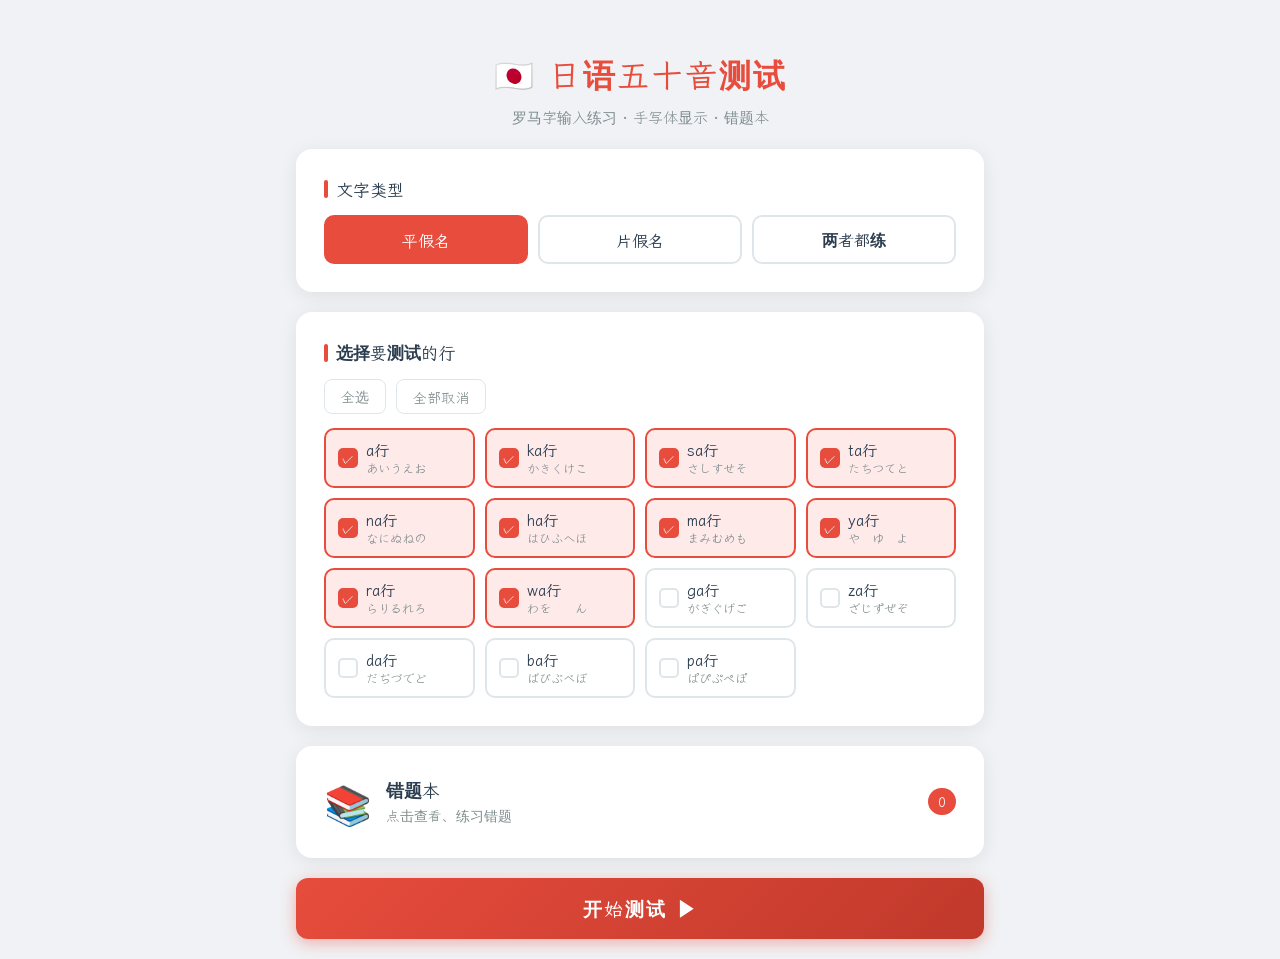
==== kana-romaji-quiz.html @ bd14cac1 "添加了文件" ====
<!DOCTYPE html>
<html lang="zh-CN">
<head>
<meta charset="UTF-8">
<meta name="viewport" content="width=device-width, initial-scale=1.0">
<title>日语五十音测试</title>
<link rel="preconnect" href="https://fonts.googleapis.com">
<link rel="preconnect" href="https://fonts.gstatic.com" crossorigin>
<link href="https://fonts.googleapis.com/css2?family=Klee+One:wght@400;600&display=swap" rel="stylesheet">
<style>
  :root{--primary:#e74c3c;--primary-dark:#c0392b;--success:#27ae60;--danger:#e74c3c;--bg:#f0f2f5;--card:#fff;--text:#2c3e50;--text-light:#7f8c8d;--border:#dfe6e9;--shadow:0 4px 20px rgba(0,0,0,.08)}
  *{margin:0;padding:0;box-sizing:border-box}
  body{font-family:'Klee One','Yu Mincho','游明朝','Hiragino Mincho ProN',serif;background:var(--bg);color:var(--text);min-height:100vh}
  .container{max-width:720px;margin:0 auto;padding:20px 16px}
  header{text-align:center;padding:30px 0 20px}
  header h1{font-size:2em;color:var(--primary);letter-spacing:2px}
  header p{color:var(--text-light);margin-top:6px;font-size:.95em}
  .card{background:var(--card);border-radius:16px;box-shadow:var(--shadow);padding:28px;margin-bottom:20px}
  .section-title{font-size:1.05em;font-weight:700;margin-bottom:14px;display:flex;align-items:center;gap:8px}
  .section-title::before{content:'';display:inline-block;width:4px;height:18px;background:var(--primary);border-radius:2px}

  .script-toggle{display:flex;gap:10px;flex-wrap:wrap}
  .script-toggle button{flex:1;min-width:100px;padding:10px 16px;border:2px solid var(--border);border-radius:10px;background:var(--card);color:var(--text);font-size:1em;font-weight:600;cursor:pointer;transition:all .2s;font-family:inherit}
  .script-toggle button:hover{border-color:var(--primary);color:var(--primary)}
  .script-toggle button.active{background:var(--primary);border-color:var(--primary);color:#fff}

  .row-grid{display:grid;grid-template-columns:repeat(auto-fill,minmax(140px,1fr));gap:10px}
  .row-item{display:flex;align-items:center;gap:8px;padding:10px 12px;border:2px solid var(--border);border-radius:10px;cursor:pointer;transition:all .2s;user-select:none}
  .row-item:hover{border-color:var(--primary);background:#fff5f5}
  .row-item.selected{border-color:var(--primary);background:#ffeaea}
  .row-check{width:20px;height:20px;border:2px solid var(--border);border-radius:5px;display:flex;align-items:center;justify-content:center;flex-shrink:0;transition:all .2s;font-size:12px;color:#fff}
  .row-item.selected .row-check{background:var(--primary);border-color:var(--primary)}
  .row-label{font-weight:600;font-size:.95em;line-height:1.3}
  .row-label small{display:block;font-weight:400;color:var(--text-light);font-size:.82em}

  .select-all-row{display:flex;gap:10px;margin-bottom:14px}
  .select-all-row button{padding:6px 16px;border:1.5px solid var(--border);border-radius:8px;background:var(--card);color:var(--text-light);font-size:.88em;cursor:pointer;transition:all .2s;font-family:inherit}
  .select-all-row button:hover{border-color:var(--primary);color:var(--primary)}

  .start-btn{display:block;width:100%;padding:16px;border:none;border-radius:12px;background:linear-gradient(135deg,#e74c3c,#c0392b);color:#fff;font-size:1.2em;font-weight:700;letter-spacing:2px;cursor:pointer;transition:all .3s;box-shadow:0 4px 15px rgba(231,76,60,.4);font-family:inherit}
  .start-btn:hover{transform:translateY(-2px);box-shadow:0 6px 25px rgba(231,76,60,.5)}
  .start-btn:active{transform:translateY(0)}

  .kana-display{font-size:8em;line-height:1.2;padding:20px 0;min-height:200px;display:flex;align-items:center;justify-content:center;font-family:'Klee One','Yu Mincho','游明朝','Hiragino Mincho ProN',serif;font-weight:400}
  .test-area{text-align:center}

  .progress-bar{display:flex;align-items:center;gap:14px;margin-bottom:20px}
  .progress-track{flex:1;height:8px;background:var(--border);border-radius:4px;overflow:hidden}
  .progress-fill{height:100%;background:linear-gradient(90deg,#e74c3c,#f39c12);border-radius:4px;transition:width .4s ease}
  .progress-text{font-size:.88em;color:var(--text-light);white-space:nowrap;font-weight:600}

  .score-bar{display:flex;justify-content:center;gap:24px;margin-bottom:16px;font-size:.95em}
  .score-item{display:flex;align-items:center;gap:6px;font-weight:600}
  .dot{width:10px;height:10px;border-radius:50%;display:inline-block}
  .dot-correct{background:var(--success)}.dot-wrong{background:var(--danger)}

  .kana-type-badge{display:inline-block;padding:3px 12px;border-radius:20px;font-size:.78em;font-weight:600;margin-bottom:6px}
  .badge-hira{background:#e8f8f5;color:#1abc9c}
  .badge-kata{background:#f0e6ff;color:#8e44ad}
  .badge-practice{background:#fff3cd;color:#856404}

  .input-area{display:flex;gap:10px;max-width:400px;margin:0 auto 16px}
  .input-area input{flex:1;padding:14px 18px;border:2.5px solid var(--border);border-radius:12px;font-size:1.2em;text-align:center;outline:none;transition:border-color .2s;text-transform:lowercase;font-family:'Segoe UI',sans-serif}
  .input-area input:focus{border-color:var(--primary)}
  .input-area input.correct{border-color:var(--success);background:#f0fff4}
  .input-area input.wrong{border-color:var(--danger);background:#fff5f5}
  .input-area button{padding:14px 24px;border:none;border-radius:12px;background:var(--primary);color:#fff;font-size:1em;font-weight:700;cursor:pointer;transition:background .2s;font-family:'Segoe UI',sans-serif}
  .input-area button:hover{background:var(--primary-dark)}

  .alt-hint{font-size:.82em;color:var(--text-light);margin-bottom:14px}
  .feedback{font-size:1.15em;font-weight:700;min-height:36px;margin-bottom:12px;transition:all .3s}
  .feedback.correct{color:var(--success)}.feedback.wrong{color:var(--danger)}

  .test-actions{display:flex;gap:10px;justify-content:center;margin-top:8px;flex-wrap:wrap}
  .test-actions button{padding:10px 24px;border:2px solid var(--border);border-radius:10px;background:var(--card);color:var(--text);font-size:.92em;font-weight:600;cursor:pointer;transition:all .2s;font-family:inherit}
  .test-actions button:hover{border-color:var(--primary);color:var(--primary)}
  .btn-next{background:var(--primary)!important;border-color:var(--primary)!important;color:#fff!important}
  .btn-next:hover{background:var(--primary-dark)!important;color:#fff!important}

  .result-screen{text-align:center}
  .result-score{font-size:4em;font-weight:800;margin:20px 0 10px}
  .result-label{font-size:1.1em;color:var(--text-light);margin-bottom:24px}
  .result-detail{display:flex;justify-content:center;gap:32px;margin-bottom:28px;font-size:1em}
  .result-detail .num{font-size:1.8em;font-weight:800}
  .mistakes-section{text-align:left;margin-top:20px}
  .mistakes-section h3{font-size:1em;margin-bottom:12px;color:var(--text-light)}
  .mistake-list{display:grid;grid-template-columns:repeat(auto-fill,minmax(200px,1fr));gap:8px}
  .mistake-item{display:flex;align-items:center;gap:10px;padding:10px 14px;background:#fff5f5;border-radius:10px;border-left:4px solid var(--danger)}
  .mistake-item .mk-char{font-size:1.5em;font-weight:700;font-family:'Klee One','Yu Mincho',serif}
  .mistake-item .mk-info{font-size:.88em;color:var(--text-light)}
  .mistake-item .mk-info strong{color:var(--text)}

  /* 错题本 */
  .book-card{cursor:pointer;transition:all .2s;display:flex;align-items:center;gap:14px}
  .book-card:hover{transform:translateY(-2px);box-shadow:0 6px 25px rgba(0,0,0,.12)}
  .book-icon{font-size:2.4em}
  .book-text{flex:1}
  .book-text .book-title{font-size:1.1em;font-weight:700}
  .book-text .book-sub{font-size:.85em;color:var(--text-light);margin-top:2px}
  .book-badge{background:var(--primary);color:#fff;font-size:.82em;font-weight:700;padding:4px 10px;border-radius:20px;min-width:28px;text-align:center}

  .book-item{display:flex;align-items:center;gap:12px;padding:12px 14px;border:1.5px solid var(--border);border-radius:12px;margin-bottom:8px;transition:all .2s}
  .book-item:hover{border-color:#ffb3b3;background:#fffafa}
  .book-item .bi-char{font-size:2em;min-width:50px;text-align:center;font-family:'Klee One','Yu Mincho',serif}
  .book-item .bi-info{flex:1}
  .book-item .bi-romaji{font-weight:700;font-size:1em}
  .book-item .bi-meta{font-size:.78em;color:var(--text-light);margin-top:3px;display:flex;align-items:center;gap:8px;flex-wrap:wrap}
  .book-item .bi-meta .tag{display:inline-block;padding:1px 8px;border-radius:10px;font-size:.75em;font-weight:600}
  .tag-hira{background:#e8f8f5;color:#1abc9c}
  .tag-kata{background:#f0e6ff;color:#8e44ad}
  .streak-dots{display:inline-flex;gap:3px;vertical-align:middle}
  .streak-dot{width:10px;height:10px;border-radius:50%;border:2px solid #ccc;background:transparent;display:inline-block}
  .streak-dot.filled{background:var(--success);border-color:var(--success)}
  .bi-remove{width:32px;height:32px;border:2px solid var(--border);border-radius:8px;background:var(--card);color:var(--text-light);font-size:1em;cursor:pointer;transition:all .2s;display:flex;align-items:center;justify-content:center;flex-shrink:0}
  .bi-remove:hover{border-color:var(--danger);color:var(--danger);background:#fff5f5}

  .book-empty{text-align:center;padding:50px 20px;color:var(--text-light)}
  .book-empty .empty-icon{font-size:3em;margin-bottom:12px}
  .book-stats{display:flex;justify-content:center;gap:24px;margin-bottom:18px;font-size:.92em}
  .book-stats span{font-weight:700}

  .book-actions{display:flex;flex-direction:column;gap:10px}
  .book-bottom-row{display:flex;gap:10px}
  .book-bottom-row button{flex:1;padding:12px;border:2px solid var(--border);border-radius:10px;background:var(--card);color:var(--text);font-weight:600;cursor:pointer;transition:all .2s;font-family:inherit;font-size:.92em}
  .book-bottom-row button:hover{border-color:var(--primary);color:var(--primary)}
  .book-bottom-row .btn-danger{color:var(--danger)}.book-bottom-row .btn-danger:hover{border-color:var(--danger);background:#fff5f5}

  .hidden{display:none!important}

  @media(max-width:520px){
    .container{padding:12px 10px}.card{padding:20px 16px}
    .kana-display{font-size:5.5em;min-height:150px}
    header h1{font-size:1.5em}
    .row-grid{grid-template-columns:repeat(auto-fill,minmax(120px,1fr))}
    .score-bar{gap:16px;font-size:.85em}
    .book-item{gap:8px;padding:10px}.book-item .bi-char{font-size:1.6em;min-width:40px}
  }
</style>
</head>
<body>
<div class="container">
  <header>
    <h1>🇯🇵 日语五十音测试</h1>
    <p>罗马字输入练习 · 手写体显示 · 错题本</p>
  </header>

  <!-- ===== 设置界面 ===== -->
  <div id="setupScreen">
    <div class="card">
      <div class="section-title">文字类型</div>
      <div class="script-toggle" id="scriptToggle">
        <button data-script="hiragana" class="active">平假名</button>
        <button data-script="katakana">片假名</button>
        <button data-script="both">两者都练</button>
      </div>
    </div>
    <div class="card">
      <div class="section-title">选择要测试的行</div>
      <div class="select-all-row">
        <button onclick="selectAll(true)">全选</button>
        <button onclick="selectAll(false)">全部取消</button>
      </div>
      <div class="row-grid" id="rowGrid"></div>
    </div>
    <div class="card book-card" onclick="openMistakeBook()">
      <div class="book-icon">📚</div>
      <div class="book-text">
        <div class="book-title">错题本</div>
        <div class="book-sub">点击查看、练习错题</div>
      </div>
      <div class="book-badge" id="bookCountBadge">0</div>
    </div>
    <button class="start-btn" onclick="startTest()">开始测试 ▶</button>
  </div>

  <!-- ===== 测试界面 ===== -->
  <div id="testScreen" class="hidden">
    <div class="card">
      <div class="progress-bar">
        <div class="progress-track"><div class="progress-fill" id="progressFill"></div></div>
        <div class="progress-text" id="progressText">0 / 0</div>
      </div>
      <div class="score-bar">
        <div class="score-item"><span class="dot dot-correct"></span>&nbsp;正确: <span id="correctCount">0</span></div>
        <div class="score-item"><span class="dot dot-wrong"></span>&nbsp;错误: <span id="wrongCount">0</span></div>
        <div class="score-item hidden" id="masteredWrap"><span class="dot" style="background:#f39c12"></span>&nbsp;已掌握: <span id="masteredCount">0</span></div>
      </div>
      <div class="test-area">
        <div><span class="kana-type-badge" id="kanaTypeBadge"></span></div>
        <div class="kana-display" id="kanaDisplay"></div>
        <div class="alt-hint">💡 chi可输ti，tsu可输tu，shi→si，fu→hu，ji→zi 等多种罗马字均可</div>
        <div class="input-area">
          <input type="text" id="romajiInput" placeholder="输入罗马字" autocomplete="off" autocapitalize="off" spellcheck="false">
          <button onclick="checkAnswer()">✓</button>
        </div>
        <div class="feedback" id="feedback"></div>
        <div class="test-actions">
          <button onclick="skipQuestion()">跳过</button>
          <button class="btn-next hidden" id="nextBtn" onclick="nextQuestion()">下一题 →</button>
          <button onclick="endTest()">结束测试</button>
        </div>
      </div>
    </div>
  </div>

  <!-- ===== 结果界面 ===== -->
  <div id="resultScreen" class="hidden">
    <div class="card result-screen">
      <div class="section-title" style="justify-content:center;" id="resultTitle">测试结果</div>
      <div class="result-score" id="resultScore"></div>
      <div class="result-label" id="resultLabel"></div>
      <div class="result-detail">
        <div><div class="num" id="resCorrect" style="color:var(--success)"></div>正确</div>
        <div><div class="num" id="resWrong" style="color:var(--danger)"></div>错误</div>
        <div><div class="num" id="resTotal"></div>总计</div>
      </div>
      <div class="mistakes-section hidden" id="mistakesSection">
        <h3>📝 本次错题：</h3>
        <div class="mistake-list" id="mistakeList"></div>
      </div>
      <div style="margin-top:24px;display:flex;gap:10px;justify-content:center;flex-wrap:wrap">
        <button class="start-btn" style="max-width:260px" onclick="restartSame()">再来一次 ▶</button>
        <button class="hidden" id="resPracticeBtn" style="padding:14px 22px;border:2px solid #f39c12;border-radius:12px;background:#fff8e1;color:#856404;font-size:1em;font-weight:700;cursor:pointer;font-family:inherit" onclick="startMistakePractice()">📚 练习错题</button>
        <button style="padding:14px 22px;border:2px solid var(--border);border-radius:12px;background:var(--card);font-size:1em;font-weight:600;cursor:pointer;font-family:inherit" onclick="goSetup()">返回设置</button>
      </div>
    </div>
  </div>

  <!-- ===== 错题本界面 ===== -->
  <div id="mistakeBookScreen" class="hidden">
    <div class="card">
      <div class="section-title">📚 错题本</div>
      <div class="book-stats" id="bookStats"></div>
      <div id="bookList"></div>
    </div>
    <div class="book-actions">
      <button class="start-btn" id="bookPracticeBtn" style="max-width:100%" onclick="startMistakePractice()">练习错题 ▶</button>
      <div class="book-bottom-row">
        <button class="btn-danger" onclick="clearAllMistakes()">🗑 清空错题本</button>
        <button onclick="goSetup()">← 返回设置</button>
      </div>
    </div>
  </div>
</div>

<script>
// ===== 假名数据 =====
const KD=[
  {h:'あ',k:'ア',a:['a'],r:'a'},{h:'い',k:'イ',a:['i'],r:'a'},{h:'う',k:'ウ',a:['u'],r:'a'},{h:'え',k:'エ',a:['e'],r:'a'},{h:'お',k:'オ',a:['o'],r:'a'},
  {h:'か',k:'カ',a:['ka'],r:'ka'},{h:'き',k:'キ',a:['ki'],r:'ka'},{h:'く',k:'ク',a:['ku'],r:'ka'},{h:'け',k:'ケ',a:['ke'],r:'ka'},{h:'こ',k:'コ',a:['ko'],r:'ka'},
  {h:'さ',k:'サ',a:['sa'],r:'sa'},{h:'し',k:'シ',a:['shi','si'],r:'sa'},{h:'す',k:'ス',a:['su'],r:'sa'},{h:'せ',k:'セ',a:['se'],r:'sa'},{h:'そ',k:'ソ',a:['so'],r:'sa'},
  {h:'た',k:'タ',a:['ta'],r:'ta'},{h:'ち',k:'チ',a:['chi','ti'],r:'ta'},{h:'つ',k:'ツ',a:['tsu','tu'],r:'ta'},{h:'て',k:'テ',a:['te'],r:'ta'},{h:'と',k:'ト',a:['to'],r:'ta'},
  {h:'な',k:'ナ',a:['na'],r:'na'},{h:'に',k:'ニ',a:['ni'],r:'na'},{h:'ぬ',k:'ヌ',a:['nu'],r:'na'},{h:'ね',k:'ネ',a:['ne'],r:'na'},{h:'の',k:'ノ',a:['no'],r:'na'},
  {h:'は',k:'ハ',a:['ha'],r:'ha'},{h:'ひ',k:'ヒ',a:['hi'],r:'ha'},{h:'ふ',k:'フ',a:['fu','hu'],r:'ha'},{h:'へ',k:'ヘ',a:['he'],r:'ha'},{h:'ほ',k:'ホ',a:['ho'],r:'ha'},
  {h:'ま',k:'マ',a:['ma'],r:'ma'},{h:'み',k:'ミ',a:['mi'],r:'ma'},{h:'む',k:'ム',a:['mu'],r:'ma'},{h:'め',k:'メ',a:['me'],r:'ma'},{h:'も',k:'モ',a:['mo'],r:'ma'},
  {h:'や',k:'ヤ',a:['ya'],r:'ya'},{h:'ゆ',k:'ユ',a:['yu'],r:'ya'},{h:'よ',k:'ヨ',a:['yo'],r:'ya'},
  {h:'ら',k:'ラ',a:['ra'],r:'ra'},{h:'り',k:'リ',a:['ri'],r:'ra'},{h:'る',k:'ル',a:['ru'],r:'ra'},{h:'れ',k:'レ',a:['re'],r:'ra'},{h:'ろ',k:'ロ',a:['ro'],r:'ra'},
  {h:'わ',k:'ワ',a:['wa'],r:'wa'},{h:'を',k:'ヲ',a:['wo','o'],r:'wa'},{h:'ん',k:'ン',a:['n','nn'],r:'wa'},
  {h:'が',k:'ガ',a:['ga'],r:'ga'},{h:'ぎ',k:'ギ',a:['gi'],r:'ga'},{h:'ぐ',k:'グ',a:['gu'],r:'ga'},{h:'げ',k:'ゲ',a:['ge'],r:'ga'},{h:'ご',k:'ゴ',a:['go'],r:'ga'},
  {h:'ざ',k:'ザ',a:['za'],r:'za'},{h:'じ',k:'ジ',a:['ji','zi'],r:'za'},{h:'ず',k:'ズ',a:['zu'],r:'za'},{h:'ぜ',k:'ゼ',a:['ze'],r:'za'},{h:'ぞ',k:'ゾ',a:['zo'],r:'za'},
  {h:'だ',k:'ダ',a:['da'],r:'da'},{h:'ぢ',k:'ヂ',a:['ji','di','zi'],r:'da'},{h:'づ',k:'ヅ',a:['zu','du','dzu'],r:'da'},{h:'で',k:'デ',a:['de'],r:'da'},{h:'ど',k:'ド',a:['do'],r:'da'},
  {h:'ば',k:'バ',a:['ba'],r:'ba'},{h:'び',k:'ビ',a:['bi'],r:'ba'},{h:'ぶ',k:'ブ',a:['bu'],r:'ba'},{h:'べ',k:'ベ',a:['be'],r:'ba'},{h:'ぼ',k:'ボ',a:['bo'],r:'ba'},
  {h:'ぱ',k:'パ',a:['pa'],r:'pa'},{h:'ぴ',k:'ピ',a:['pi'],r:'pa'},{h:'ぷ',k:'プ',a:['pu'],r:'pa'},{h:'ぺ',k:'ペ',a:['pe'],r:'pa'},{h:'ぽ',k:'ポ',a:['po'],r:'pa'}
];
const RI=[
  {id:'a',name:'a行',pv:'あいうえお'},{id:'ka',name:'ka行',pv:'かきくけこ'},{id:'sa',name:'sa行',pv:'さしすせそ'},
  {id:'ta',name:'ta行',pv:'たちつてと'},{id:'na',name:'na行',pv:'なにぬねの'},{id:'ha',name:'ha行',pv:'はひふへほ'},
  {id:'ma',name:'ma行',pv:'まみむめも'},{id:'ya',name:'ya行',pv:'や　ゆ　よ'},{id:'ra',name:'ra行',pv:'らりるれろ'},
  {id:'wa',name:'wa行',pv:'わを　　ん'},{id:'ga',name:'ga行',pv:'がぎぐげご'},{id:'za',name:'za行',pv:'ざじずぜぞ'},
  {id:'da',name:'da行',pv:'だぢづでど'},{id:'ba',name:'ba行',pv:'ばびぶべぼ'},{id:'pa',name:'pa行',pv:'ぱぴぷぺぽ'}
];

// ===== 状态 =====
let curScript='hiragana', selRows=new Set(['a','ka','sa','ta','na','ha','ma','ya','ra','wa']);
let questions=[], curIdx=0, correct=0, wrong=0, curMistakes=[], answered=false, curKana=null;
let practiceMode=false, mastered=0;

// ===== localStorage 错题本 =====
const BK='kana_mistake_v1';
function loadBook(){try{const d=localStorage.getItem(BK);return d?JSON.parse(d):{}}catch(e){return{}}}
function saveBook(b){try{localStorage.setItem(BK,JSON.stringify(b))}catch(e){}}
function getBookList(){
  const book=loadBook();
  return Object.values(book).sort((a,b)=>b.wrongCount-a.wrongCount||b.lastTime-a.lastTime);
}
function getBookCount(){return Object.keys(loadBook()).length}

function addMistake(char,type,answers){
  const book=loadBook(),key=char+'_'+type;
  if(!book[key]) book[key]={char,type,answers,wrongCount:0,streak:0,lastTime:0};
  book[key].wrongCount++;
  book[key].streak=0;
  book[key].lastTime=Date.now();
  book[key].answers=answers;
  saveBook(book);
  updateBookBadge();
}
function recordCorrect(char,type){
  const book=loadBook(),key=char+'_'+type;
  if(book[key]){
    book[key].streak++;
    if(book[key].streak>=3){delete book[key];saveBook(book);updateBookBadge();return true;}
    saveBook(book);
  }
  return false;
}
function removeMistake(char,type){const book=loadBook();delete book[char+'_'+type];saveBook(book);updateBookBadge();}
function clearBook(){localStorage.removeItem(BK);updateBookBadge();}

function updateBookBadge(){
  const n=getBookCount();
  document.getElementById('bookCountBadge').textContent=n;
}

function timeAgo(ts){
  if(!ts)return'';
  const d=Date.now()-ts,m=Math.floor(d/60000),h=Math.floor(d/3600000),dy=Math.floor(d/86400000);
  if(m<1)return'刚刚';if(m<60)return m+'分钟前';if(h<24)return h+'小时前';if(dy<30)return dy+'天前';
  return new Date(ts).toLocaleDateString('zh-CN');
}

function streakDots(s){let o='';for(let i=0;i<3;i++)o+='<span class="streak-dot'+(i<s?' filled':'')+'"></span>';return o;}

// ===== 设置界面 =====
function initSetup(){
  document.querySelectorAll('#scriptToggle button').forEach(btn=>{
    btn.addEventListener('click',()=>{
      document.querySelectorAll('#scriptToggle button').forEach(b=>b.classList.remove('active'));
      btn.classList.add('active');curScript=btn.dataset.script;
    });
  });
  const grid=document.getElementById('rowGrid');grid.innerHTML='';
  RI.forEach(row=>{
    const item=document.createElement('div');
    item.className='row-item'+(selRows.has(row.id)?' selected':'');
    item.dataset.row=row.id;
    item.innerHTML='<div class="row-check">✓</div><div class="row-label">'+row.name+'<small>'+row.pv+'</small></div>';
    item.addEventListener('click',()=>{
      item.classList.toggle('selected');
      if(item.classList.contains('selected'))selRows.add(row.id);else selRows.delete(row.id);
    });
    grid.appendChild(item);
  });
  updateBookBadge();
}
function selectAll(on){
  document.querySelectorAll('.row-item').forEach(item=>{
    if(on){item.classList.add('selected');selRows.add(item.dataset.row);}
    else{item.classList.remove('selected');selRows.delete(item.dataset.row);}
  });
}

function showScreen(id){['setupScreen','testScreen','resultScreen','mistakeBookScreen'].forEach(s=>document.getElementById(s).classList.add('hidden'));document.getElementById(id).classList.remove('hidden');}
function goSetup(){showScreen('setupScreen');updateBookBadge();}

// ===== 测试逻辑 =====
function startTest(){
  if(selRows.size===0){alert('请至少选择一行！');return;}
  questions=[];
  KD.filter(k=>selRows.has(k.r)).forEach(k=>{
    if(curScript==='hiragana'||curScript==='both') questions.push({char:k.h,type:'hiragana',answers:k.a});
    if(curScript==='katakana'||curScript==='both') questions.push({char:k.k,type:'katakana',answers:k.a});
  });
  shuffle(questions);
  curIdx=0;correct=0;wrong=0;curMistakes=[];answered=false;practiceMode=false;mastered=0;
  document.getElementById('masteredWrap').classList.add('hidden');
  document.getElementById('correctCount').textContent=0;
  document.getElementById('wrongCount').textContent=0;
  showScreen('testScreen');showQ();
}

function startMistakePractice(){
  const list=getBookList();
  if(list.length===0){alert('错题本是空的！');return;}
  questions=list.map(m=>({char:m.char,type:m.type,answers:m.answers}));
  shuffle(questions);
  curIdx=0;correct=0;wrong=0;curMistakes=[];answered=false;practiceMode=true;mastered=0;
  document.getElementById('masteredWrap').classList.remove('hidden');
  document.getElementById('masteredCount').textContent=0;
  document.getElementById('correctCount').textContent=0;
  document.getElementById('wrongCount').textContent=0;
  showScreen('testScreen');showQ();
}

function shuffle(a){for(let i=a.length-1;i>0;i--){const j=Math.floor(Math.random()*(i+1));[a[i],a[j]]=[a[j],a[i]];}}

function showQ(){
  if(curIdx>=questions.length){showResults();return;}
  answered=false;curKana=questions[curIdx];
  document.getElementById('kanaDisplay').textContent=curKana.char;
  const badge=document.getElementById('kanaTypeBadge');
  if(practiceMode){
    badge.textContent='错题练习';badge.className='kana-type-badge badge-practice';
  }else{
    badge.textContent=curKana.type==='hiragana'?'ひらがな':'カタカナ';
    badge.className='kana-type-badge '+(curKana.type==='hiragana'?'badge-hira':'badge-kata');
  }
  const input=document.getElementById('romajiInput');
  input.value='';input.className='';input.disabled=false;input.focus();
  document.getElementById('feedback').textContent='';
  document.getElementById('feedback').className='feedback';
  document.getElementById('nextBtn').classList.add('hidden');
  updateProg();
}

function checkAnswer(){
  if(answered)return;
  const input=document.getElementById('romajiInput');
  const ans=input.value.trim().toLowerCase();
  if(!ans)return;
  answered=true;input.disabled=true;
  const ok=curKana.answers.includes(ans);
  const fb=document.getElementById('feedback');

  if(ok){
    correct++;input.className='correct';
    if(practiceMode){
      const wasMastered=recordCorrect(curKana.char,curKana.type);
      if(wasMastered){
        mastered++;
        document.getElementById('masteredCount').textContent=mastered;
        fb.textContent='⭕ 正确！🎉 已掌握，已移出错题本！';fb.className='feedback correct';
      }else{
        fb.textContent='⭕ 正确！继续加油！';fb.className='feedback correct';
      }
    }else{
      fb.textContent='⭕ 正确！';fb.className='feedback correct';
    }
  }else{
    wrong++;input.className='wrong';
    fb.textContent='❌ 错误… 正确答案: '+curKana.answers[0];fb.className='feedback wrong';
    if(!practiceMode){
      addMistake(curKana.char,curKana.type,curKana.answers);
    }else{
      addMistake(curKana.char,curKana.type,curKana.answers);
      // 错了放回队列末尾
      questions.push({char:curKana.char,type:curKana.type,answers:curKana.answers});
    }
    curMistakes.push({char:curKana.char,type:curKana.type,userAnswer:ans,correctAnswer:curKana.answers[0],allAnswers:curKana.answers});
  }
  document.getElementById('correctCount').textContent=correct;
  document.getElementById('wrongCount').textContent=wrong;
  document.getElementById('nextBtn').classList.remove('hidden');
  document.getElementById('nextBtn').focus();
}

function nextQuestion(){curIdx++;showQ();}
function skipQuestion(){
  if(!answered){
    wrong++;curMistakes.push({char:curKana.char,type:curKana.type,userAnswer:'（跳过）',correctAnswer:curKana.answers[0],allAnswers:curKana.answers});
    if(practiceMode) questions.push({char:curKana.char,type:curKana.type,answers:curKana.answers});
    document.getElementById('wrongCount').textContent=wrong;
  }
  curIdx++;showQ();
}
function updateProg(){
  const t=questions.length;
  document.getElementById('progressFill').style.width=(t>0?curIdx/t*100:0)+'%';
  document.getElementById('progressText').textContent=(curIdx+1)+' / '+t;
}
function endTest(){if(confirm('确定要结束测试吗？'))showResults();}

// ===== 结果 =====
function showResults(){
  showScreen('resultScreen');
  const total=correct+wrong;
  const pct=total>0?Math.round(correct/total*100):0;
  document.getElementById('resultTitle').textContent=practiceMode?'错题练习结果':'测试结果';
  document.getElementById('resultScore').textContent=pct+'%';
  document.getElementById('resultScore').style.color=pct>=80?'var(--success)':pct>=50?'#f39c12':'var(--danger)';

  let label;
  if(practiceMode){
    label=pct===100?'🎉 全部正确！':pct>=80?'😊 做得很好！':pct>=50?'📈 继续加油！':'💪 别灰心，再来一次！';
    if(mastered>0) label+=' 已掌握 '+mastered+' 个！';
  }else{
    label=pct===100?'🎉 完美！太棒了！':pct>=80?'😊 做得很好！继续加油！':pct>=50?'📈 还不错，再接再厉！':'💪 多多练习，你一定行！';
  }
  document.getElementById('resultLabel').textContent=label;
  document.getElementById('resCorrect').textContent=correct;
  document.getElementById('resWrong').textContent=wrong;
  document.getElementById('resTotal').textContent=total;

  const sec=document.getElementById('mistakesSection'),list=document.getElementById('mistakeList');
  list.innerHTML='';
  if(curMistakes.length>0){
    sec.classList.remove('hidden');
    curMistakes.forEach(m=>{
      const d=document.createElement('div');d.className='mistake-item';
      d.innerHTML='<div class="mk-char">'+m.char+'</div><div class="mk-info"><div>你的回答: <strong>'+m.userAnswer+'</strong></div><div>正确答案: <strong>'+m.correctAnswer+'</strong>'+(m.allAnswers.length>1?' <small>('+m.allAnswers.join(' / ')+')</small>':'')+'</div><div><small>'+(m.type==='hiragana'?'ひらがな':'カタカナ')+'</small></div></div>';
      list.appendChild(d);
    });
  }else{sec.classList.add('hidden');}

  // 错题本按钮
  const pb=document.getElementById('resPracticeBtn');
  if(getBookCount()>0){pb.classList.remove('hidden');pb.textContent='📚 练习错题 ('+getBookCount()+')';}
  else pb.classList.add('hidden');
}

function restartSame(){
  shuffle(questions);curIdx=0;correct=0;wrong=0;curMistakes=[];answered=false;mastered=0;
  if(practiceMode){document.getElementById('masteredCount').textContent=0;}
  document.getElementById('correctCount').textContent=0;document.getElementById('wrongCount').textContent=0;
  showScreen('testScreen');showQ();
}

// ===== 错题本界面 =====
function openMistakeBook(){
  showScreen('mistakeBookScreen');
  renderBookList();
}
function renderBookList(){
  const list=getBookList();
  const container=document.getElementById('bookList');
  const stats=document.getElementById('bookStats');
  const btn=document.getElementById('bookPracticeBtn');

  stats.innerHTML='共 <span>'+list.length+'</span> 道错题';

  if(list.length===0){
    container.innerHTML='<div class="book-empty"><div class="empty-icon">🎉</div>错题本是空的，太棒了！</div>';
    btn.style.display='none';return;
  }
  btn.style.display='';

  container.innerHTML='';
  list.forEach(m=>{
    const d=document.createElement('div');d.className='book-item';
    const typeTag=m.type==='hiragana'?'<span class="tag tag-hira">ひらがな</span>':'<span class="tag tag-kata">カタカナ</span>';
    d.innerHTML=
      '<div class="bi-char">'+m.char+'</div>'+
      '<div class="bi-info">'+
        '<div class="bi-romaji">'+m.answers.join(' / ')+'</div>'+
        '<div class="bi-meta">'+
          typeTag+
          '<span>错误 '+m.wrongCount+' 次</span>'+
          '<span>掌握进度 <span class="streak-dots">'+streakDots(m.streak)+'</span></span>'+
          '<span>'+timeAgo(m.lastTime)+'</span>'+
        '</div>'+
      '</div>'+
      '<button class="bi-remove" title="移除">✕</button>';
    d.querySelector('.bi-remove').addEventListener('click',(e)=>{
      e.stopPropagation();
      if(confirm('确定移除 '+m.char+' ('+m.answers[0]+') ？')){
        removeMistake(m.char,m.type);renderBookList();
      }
    });
    container.appendChild(d);
  });
}
function clearAllMistakes(){
  if(confirm('确定要清空整个错题本吗？此操作不可撤销！')){clearBook();renderBookList();}
}

// ===== 键盘 =====
document.getElementById('romajiInput').addEventListener('keydown',function(e){
  if(e.key==='Enter'){e.preventDefault();answered?nextQuestion():checkAnswer();}
});

// ===== 启动 =====
initSetup();
</script>
</body>
</html>
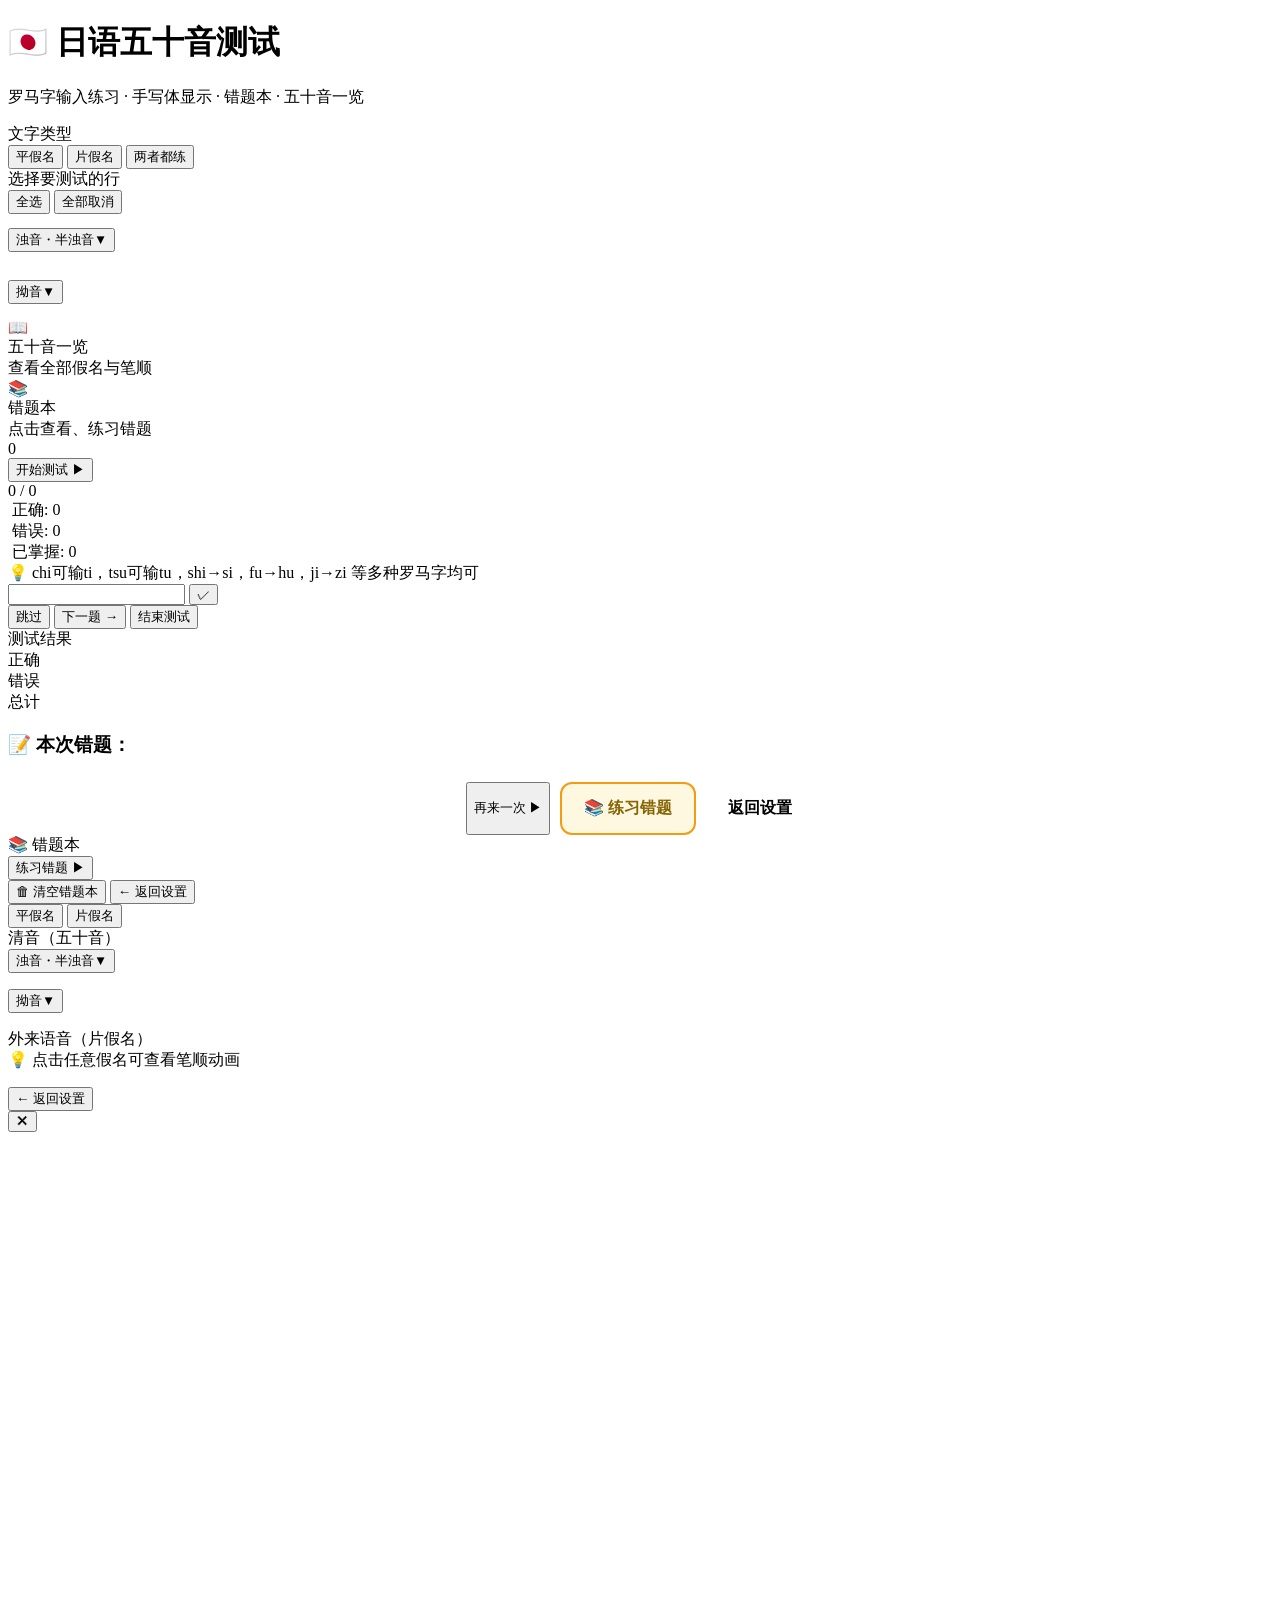
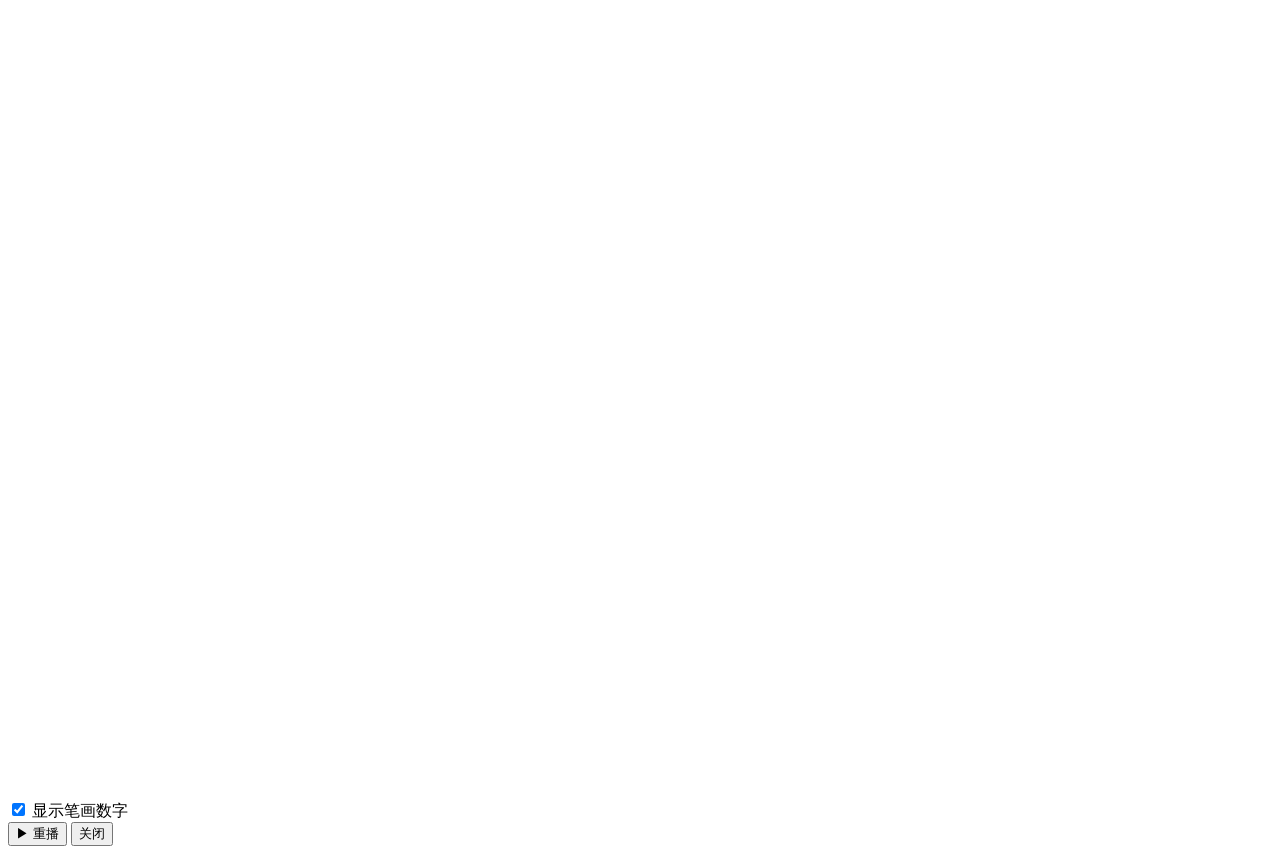
==== commit 1e489e45: "添加了笔画-五十音一览-浊音,半浊音,拗音" ====
--- a/kana-romaji-quiz.html
+++ b/kana-romaji-quiz.html
@@ -7,141 +7,13 @@
 <link rel="preconnect" href="https://fonts.googleapis.com">
 <link rel="preconnect" href="https://fonts.gstatic.com" crossorigin>
 <link href="https://fonts.googleapis.com/css2?family=Klee+One:wght@400;600&display=swap" rel="stylesheet">
-<style>
-  :root{--primary:#e74c3c;--primary-dark:#c0392b;--success:#27ae60;--danger:#e74c3c;--bg:#f0f2f5;--card:#fff;--text:#2c3e50;--text-light:#7f8c8d;--border:#dfe6e9;--shadow:0 4px 20px rgba(0,0,0,.08)}
-  *{margin:0;padding:0;box-sizing:border-box}
-  body{font-family:'Klee One','Yu Mincho','游明朝','Hiragino Mincho ProN',serif;background:var(--bg);color:var(--text);min-height:100vh}
-  .container{max-width:720px;margin:0 auto;padding:20px 16px}
-  header{text-align:center;padding:30px 0 20px}
-  header h1{font-size:2em;color:var(--primary);letter-spacing:2px}
-  header p{color:var(--text-light);margin-top:6px;font-size:.95em}
-  .card{background:var(--card);border-radius:16px;box-shadow:var(--shadow);padding:28px;margin-bottom:20px}
-  .section-title{font-size:1.05em;font-weight:700;margin-bottom:14px;display:flex;align-items:center;gap:8px}
-  .section-title::before{content:'';display:inline-block;width:4px;height:18px;background:var(--primary);border-radius:2px}
-
-  .script-toggle{display:flex;gap:10px;flex-wrap:wrap}
-  .script-toggle button{flex:1;min-width:100px;padding:10px 16px;border:2px solid var(--border);border-radius:10px;background:var(--card);color:var(--text);font-size:1em;font-weight:600;cursor:pointer;transition:all .2s;font-family:inherit}
-  .script-toggle button:hover{border-color:var(--primary);color:var(--primary)}
-  .script-toggle button.active{background:var(--primary);border-color:var(--primary);color:#fff}
-
-  .row-grid{display:grid;grid-template-columns:repeat(auto-fill,minmax(140px,1fr));gap:10px}
-  .row-item{display:flex;align-items:center;gap:8px;padding:10px 12px;border:2px solid var(--border);border-radius:10px;cursor:pointer;transition:all .2s;user-select:none}
-  .row-item:hover{border-color:var(--primary);background:#fff5f5}
-  .row-item.selected{border-color:var(--primary);background:#ffeaea}
-  .row-check{width:20px;height:20px;border:2px solid var(--border);border-radius:5px;display:flex;align-items:center;justify-content:center;flex-shrink:0;transition:all .2s;font-size:12px;color:#fff}
-  .row-item.selected .row-check{background:var(--primary);border-color:var(--primary)}
-  .row-label{font-weight:600;font-size:.95em;line-height:1.3}
-  .row-label small{display:block;font-weight:400;color:var(--text-light);font-size:.82em}
-
-  .select-all-row{display:flex;gap:10px;margin-bottom:14px}
-  .select-all-row button{padding:6px 16px;border:1.5px solid var(--border);border-radius:8px;background:var(--card);color:var(--text-light);font-size:.88em;cursor:pointer;transition:all .2s;font-family:inherit}
-  .select-all-row button:hover{border-color:var(--primary);color:var(--primary)}
-
-  .start-btn{display:block;width:100%;padding:16px;border:none;border-radius:12px;background:linear-gradient(135deg,#e74c3c,#c0392b);color:#fff;font-size:1.2em;font-weight:700;letter-spacing:2px;cursor:pointer;transition:all .3s;box-shadow:0 4px 15px rgba(231,76,60,.4);font-family:inherit}
-  .start-btn:hover{transform:translateY(-2px);box-shadow:0 6px 25px rgba(231,76,60,.5)}
-  .start-btn:active{transform:translateY(0)}
-
-  .kana-display{font-size:8em;line-height:1.2;padding:20px 0;min-height:200px;display:flex;align-items:center;justify-content:center;font-family:'Klee One','Yu Mincho','游明朝','Hiragino Mincho ProN',serif;font-weight:400}
-  .test-area{text-align:center}
-
-  .progress-bar{display:flex;align-items:center;gap:14px;margin-bottom:20px}
-  .progress-track{flex:1;height:8px;background:var(--border);border-radius:4px;overflow:hidden}
-  .progress-fill{height:100%;background:linear-gradient(90deg,#e74c3c,#f39c12);border-radius:4px;transition:width .4s ease}
-  .progress-text{font-size:.88em;color:var(--text-light);white-space:nowrap;font-weight:600}
-
-  .score-bar{display:flex;justify-content:center;gap:24px;margin-bottom:16px;font-size:.95em}
-  .score-item{display:flex;align-items:center;gap:6px;font-weight:600}
-  .dot{width:10px;height:10px;border-radius:50%;display:inline-block}
-  .dot-correct{background:var(--success)}.dot-wrong{background:var(--danger)}
-
-  .kana-type-badge{display:inline-block;padding:3px 12px;border-radius:20px;font-size:.78em;font-weight:600;margin-bottom:6px}
-  .badge-hira{background:#e8f8f5;color:#1abc9c}
-  .badge-kata{background:#f0e6ff;color:#8e44ad}
-  .badge-practice{background:#fff3cd;color:#856404}
-
-  .input-area{display:flex;gap:10px;max-width:400px;margin:0 auto 16px}
-  .input-area input{flex:1;padding:14px 18px;border:2.5px solid var(--border);border-radius:12px;font-size:1.2em;text-align:center;outline:none;transition:border-color .2s;text-transform:lowercase;font-family:'Segoe UI',sans-serif}
-  .input-area input:focus{border-color:var(--primary)}
-  .input-area input.correct{border-color:var(--success);background:#f0fff4}
-  .input-area input.wrong{border-color:var(--danger);background:#fff5f5}
-  .input-area button{padding:14px 24px;border:none;border-radius:12px;background:var(--primary);color:#fff;font-size:1em;font-weight:700;cursor:pointer;transition:background .2s;font-family:'Segoe UI',sans-serif}
-  .input-area button:hover{background:var(--primary-dark)}
-
-  .alt-hint{font-size:.82em;color:var(--text-light);margin-bottom:14px}
-  .feedback{font-size:1.15em;font-weight:700;min-height:36px;margin-bottom:12px;transition:all .3s}
-  .feedback.correct{color:var(--success)}.feedback.wrong{color:var(--danger)}
-
-  .test-actions{display:flex;gap:10px;justify-content:center;margin-top:8px;flex-wrap:wrap}
-  .test-actions button{padding:10px 24px;border:2px solid var(--border);border-radius:10px;background:var(--card);color:var(--text);font-size:.92em;font-weight:600;cursor:pointer;transition:all .2s;font-family:inherit}
-  .test-actions button:hover{border-color:var(--primary);color:var(--primary)}
-  .btn-next{background:var(--primary)!important;border-color:var(--primary)!important;color:#fff!important}
-  .btn-next:hover{background:var(--primary-dark)!important;color:#fff!important}
-
-  .result-screen{text-align:center}
-  .result-score{font-size:4em;font-weight:800;margin:20px 0 10px}
-  .result-label{font-size:1.1em;color:var(--text-light);margin-bottom:24px}
-  .result-detail{display:flex;justify-content:center;gap:32px;margin-bottom:28px;font-size:1em}
-  .result-detail .num{font-size:1.8em;font-weight:800}
-  .mistakes-section{text-align:left;margin-top:20px}
-  .mistakes-section h3{font-size:1em;margin-bottom:12px;color:var(--text-light)}
-  .mistake-list{display:grid;grid-template-columns:repeat(auto-fill,minmax(200px,1fr));gap:8px}
-  .mistake-item{display:flex;align-items:center;gap:10px;padding:10px 14px;background:#fff5f5;border-radius:10px;border-left:4px solid var(--danger)}
-  .mistake-item .mk-char{font-size:1.5em;font-weight:700;font-family:'Klee One','Yu Mincho',serif}
-  .mistake-item .mk-info{font-size:.88em;color:var(--text-light)}
-  .mistake-item .mk-info strong{color:var(--text)}
-
-  /* 错题本 */
-  .book-card{cursor:pointer;transition:all .2s;display:flex;align-items:center;gap:14px}
-  .book-card:hover{transform:translateY(-2px);box-shadow:0 6px 25px rgba(0,0,0,.12)}
-  .book-icon{font-size:2.4em}
-  .book-text{flex:1}
-  .book-text .book-title{font-size:1.1em;font-weight:700}
-  .book-text .book-sub{font-size:.85em;color:var(--text-light);margin-top:2px}
-  .book-badge{background:var(--primary);color:#fff;font-size:.82em;font-weight:700;padding:4px 10px;border-radius:20px;min-width:28px;text-align:center}
-
-  .book-item{display:flex;align-items:center;gap:12px;padding:12px 14px;border:1.5px solid var(--border);border-radius:12px;margin-bottom:8px;transition:all .2s}
-  .book-item:hover{border-color:#ffb3b3;background:#fffafa}
-  .book-item .bi-char{font-size:2em;min-width:50px;text-align:center;font-family:'Klee One','Yu Mincho',serif}
-  .book-item .bi-info{flex:1}
-  .book-item .bi-romaji{font-weight:700;font-size:1em}
-  .book-item .bi-meta{font-size:.78em;color:var(--text-light);margin-top:3px;display:flex;align-items:center;gap:8px;flex-wrap:wrap}
-  .book-item .bi-meta .tag{display:inline-block;padding:1px 8px;border-radius:10px;font-size:.75em;font-weight:600}
-  .tag-hira{background:#e8f8f5;color:#1abc9c}
-  .tag-kata{background:#f0e6ff;color:#8e44ad}
-  .streak-dots{display:inline-flex;gap:3px;vertical-align:middle}
-  .streak-dot{width:10px;height:10px;border-radius:50%;border:2px solid #ccc;background:transparent;display:inline-block}
-  .streak-dot.filled{background:var(--success);border-color:var(--success)}
-  .bi-remove{width:32px;height:32px;border:2px solid var(--border);border-radius:8px;background:var(--card);color:var(--text-light);font-size:1em;cursor:pointer;transition:all .2s;display:flex;align-items:center;justify-content:center;flex-shrink:0}
-  .bi-remove:hover{border-color:var(--danger);color:var(--danger);background:#fff5f5}
-
-  .book-empty{text-align:center;padding:50px 20px;color:var(--text-light)}
-  .book-empty .empty-icon{font-size:3em;margin-bottom:12px}
-  .book-stats{display:flex;justify-content:center;gap:24px;margin-bottom:18px;font-size:.92em}
-  .book-stats span{font-weight:700}
-
-  .book-actions{display:flex;flex-direction:column;gap:10px}
-  .book-bottom-row{display:flex;gap:10px}
-  .book-bottom-row button{flex:1;padding:12px;border:2px solid var(--border);border-radius:10px;background:var(--card);color:var(--text);font-weight:600;cursor:pointer;transition:all .2s;font-family:inherit;font-size:.92em}
-  .book-bottom-row button:hover{border-color:var(--primary);color:var(--primary)}
-  .book-bottom-row .btn-danger{color:var(--danger)}.book-bottom-row .btn-danger:hover{border-color:var(--danger);background:#fff5f5}
-
-  .hidden{display:none!important}
-
-  @media(max-width:520px){
-    .container{padding:12px 10px}.card{padding:20px 16px}
-    .kana-display{font-size:5.5em;min-height:150px}
-    header h1{font-size:1.5em}
-    .row-grid{grid-template-columns:repeat(auto-fill,minmax(120px,1fr))}
-    .score-bar{gap:16px;font-size:.85em}
-    .book-item{gap:8px;padding:10px}.book-item .bi-char{font-size:1.6em;min-width:40px}
-  }
-</style>
+<link rel="stylesheet" href="css/style.css">
 </head>
 <body>
 <div class="container">
   <header>
     <h1>🇯🇵 日语五十音测试</h1>
-    <p>罗马字输入练习 · 手写体显示 · 错题本</p>
+    <p>罗马字输入练习 · 手写体显示 · 错题本 · 五十音一览</p>
   </header>
 
   <!-- ===== 设置界面 ===== -->
@@ -161,6 +33,25 @@
         <button onclick="selectAll(false)">全部取消</button>
       </div>
       <div class="row-grid" id="rowGrid"></div>
+      <button class="collapse-toggle" id="dakuonRowToggle" onclick="toggleCollapse('dakuonRowToggle','dakuonRowBody')" style="margin-top:14px">
+        <span>浊音・半浊音</span><span class="arrow">▼</span>
+      </button>
+      <div class="collapse-body" id="dakuonRowBody">
+        <div class="row-grid" id="dakuonRowGrid" style="margin-top:14px"></div>
+      </div>
+      <button class="collapse-toggle" id="youonRowToggle" onclick="toggleCollapse('youonRowToggle','youonRowBody')" style="margin-top:14px">
+        <span>拗音</span><span class="arrow">▼</span>
+      </button>
+      <div class="collapse-body" id="youonRowBody">
+        <div class="row-grid" id="youonRowGrid" style="margin-top:14px"></div>
+      </div>
+    </div>
+    <div class="card book-card" onclick="openChart()">
+      <div class="book-icon">📖</div>
+      <div class="book-text">
+        <div class="book-title">五十音一览</div>
+        <div class="book-sub">查看全部假名与笔顺</div>
+      </div>
     </div>
     <div class="card book-card" onclick="openMistakeBook()">
       <div class="book-icon">📚</div>
@@ -190,7 +81,7 @@
         <div class="kana-display" id="kanaDisplay"></div>
         <div class="alt-hint">💡 chi可输ti，tsu可输tu，shi→si，fu→hu，ji→zi 等多种罗马字均可</div>
         <div class="input-area">
-          <input type="text" id="romajiInput" placeholder="输入罗马字" autocomplete="off" autocapitalize="off" spellcheck="false">
+          <input type="text" id="romajiInput" placeholder="  " autocomplete="off" autocapitalize="off" spellcheck="false">
           <button onclick="checkAnswer()">✓</button>
         </div>
         <div class="feedback" id="feedback"></div>
@@ -241,325 +132,77 @@
       </div>
     </div>
   </div>
+
+  <!-- ===== 五十音一览界面 ===== -->
+  <div id="chartScreen" class="hidden">
+    <div class="card">
+      <div class="chart-toggle" id="chartToggle">
+        <button data-script="hiragana" class="active" onclick="setChartScript('hiragana')">平假名</button>
+        <button data-script="katakana" onclick="setChartScript('katakana')">片假名</button>
+      </div>
+
+      <div class="section-title">清音（五十音）</div>
+      <div id="seionChart"></div>
+
+      <div class="chart-section">
+        <button class="collapse-toggle" id="dakuonToggle" onclick="toggleCollapse('dakuonToggle','dakuonBody')">
+          <span>浊音・半浊音</span><span class="arrow">▼</span>
+        </button>
+        <div class="collapse-body" id="dakuonBody">
+          <div id="dakuonChart" style="margin-top:16px"></div>
+        </div>
+      </div>
+
+      <div class="chart-section">
+        <button class="collapse-toggle" id="youonToggle" onclick="toggleCollapse('youonToggle','youonBody')">
+          <span>拗音</span><span class="arrow">▼</span>
+        </button>
+        <div class="collapse-body" id="youonBody">
+          <div id="youonChart" style="margin-top:16px"></div>
+        </div>
+      </div>
+
+      <div class="chart-section hidden" id="gaiSection">
+        <div class="section-title">外来语音（片假名）</div>
+        <div class="chart-flow" id="gaiChart"></div>
+      </div>
+
+      <div class="chart-note">💡 点击任意假名可查看笔顺动画</div>
+      <button class="start-btn" style="margin-top:16px" onclick="goSetup()">← 返回设置</button>
+    </div>
+  </div>
 </div>
 
-<script>
-// ===== 假名数据 =====
-const KD=[
-  {h:'あ',k:'ア',a:['a'],r:'a'},{h:'い',k:'イ',a:['i'],r:'a'},{h:'う',k:'ウ',a:['u'],r:'a'},{h:'え',k:'エ',a:['e'],r:'a'},{h:'お',k:'オ',a:['o'],r:'a'},
-  {h:'か',k:'カ',a:['ka'],r:'ka'},{h:'き',k:'キ',a:['ki'],r:'ka'},{h:'く',k:'ク',a:['ku'],r:'ka'},{h:'け',k:'ケ',a:['ke'],r:'ka'},{h:'こ',k:'コ',a:['ko'],r:'ka'},
-  {h:'さ',k:'サ',a:['sa'],r:'sa'},{h:'し',k:'シ',a:['shi','si'],r:'sa'},{h:'す',k:'ス',a:['su'],r:'sa'},{h:'せ',k:'セ',a:['se'],r:'sa'},{h:'そ',k:'ソ',a:['so'],r:'sa'},
-  {h:'た',k:'タ',a:['ta'],r:'ta'},{h:'ち',k:'チ',a:['chi','ti'],r:'ta'},{h:'つ',k:'ツ',a:['tsu','tu'],r:'ta'},{h:'て',k:'テ',a:['te'],r:'ta'},{h:'と',k:'ト',a:['to'],r:'ta'},
-  {h:'な',k:'ナ',a:['na'],r:'na'},{h:'に',k:'ニ',a:['ni'],r:'na'},{h:'ぬ',k:'ヌ',a:['nu'],r:'na'},{h:'ね',k:'ネ',a:['ne'],r:'na'},{h:'の',k:'ノ',a:['no'],r:'na'},
-  {h:'は',k:'ハ',a:['ha'],r:'ha'},{h:'ひ',k:'ヒ',a:['hi'],r:'ha'},{h:'ふ',k:'フ',a:['fu','hu'],r:'ha'},{h:'へ',k:'ヘ',a:['he'],r:'ha'},{h:'ほ',k:'ホ',a:['ho'],r:'ha'},
-  {h:'ま',k:'マ',a:['ma'],r:'ma'},{h:'み',k:'ミ',a:['mi'],r:'ma'},{h:'む',k:'ム',a:['mu'],r:'ma'},{h:'め',k:'メ',a:['me'],r:'ma'},{h:'も',k:'モ',a:['mo'],r:'ma'},
-  {h:'や',k:'ヤ',a:['ya'],r:'ya'},{h:'ゆ',k:'ユ',a:['yu'],r:'ya'},{h:'よ',k:'ヨ',a:['yo'],r:'ya'},
-  {h:'ら',k:'ラ',a:['ra'],r:'ra'},{h:'り',k:'リ',a:['ri'],r:'ra'},{h:'る',k:'ル',a:['ru'],r:'ra'},{h:'れ',k:'レ',a:['re'],r:'ra'},{h:'ろ',k:'ロ',a:['ro'],r:'ra'},
-  {h:'わ',k:'ワ',a:['wa'],r:'wa'},{h:'を',k:'ヲ',a:['wo','o'],r:'wa'},{h:'ん',k:'ン',a:['n','nn'],r:'wa'},
-  {h:'が',k:'ガ',a:['ga'],r:'ga'},{h:'ぎ',k:'ギ',a:['gi'],r:'ga'},{h:'ぐ',k:'グ',a:['gu'],r:'ga'},{h:'げ',k:'ゲ',a:['ge'],r:'ga'},{h:'ご',k:'ゴ',a:['go'],r:'ga'},
-  {h:'ざ',k:'ザ',a:['za'],r:'za'},{h:'じ',k:'ジ',a:['ji','zi'],r:'za'},{h:'ず',k:'ズ',a:['zu'],r:'za'},{h:'ぜ',k:'ゼ',a:['ze'],r:'za'},{h:'ぞ',k:'ゾ',a:['zo'],r:'za'},
-  {h:'だ',k:'ダ',a:['da'],r:'da'},{h:'ぢ',k:'ヂ',a:['ji','di','zi'],r:'da'},{h:'づ',k:'ヅ',a:['zu','du','dzu'],r:'da'},{h:'で',k:'デ',a:['de'],r:'da'},{h:'ど',k:'ド',a:['do'],r:'da'},
-  {h:'ば',k:'バ',a:['ba'],r:'ba'},{h:'び',k:'ビ',a:['bi'],r:'ba'},{h:'ぶ',k:'ブ',a:['bu'],r:'ba'},{h:'べ',k:'ベ',a:['be'],r:'ba'},{h:'ぼ',k:'ボ',a:['bo'],r:'ba'},
-  {h:'ぱ',k:'パ',a:['pa'],r:'pa'},{h:'ぴ',k:'ピ',a:['pi'],r:'pa'},{h:'ぷ',k:'プ',a:['pu'],r:'pa'},{h:'ぺ',k:'ペ',a:['pe'],r:'pa'},{h:'ぽ',k:'ポ',a:['po'],r:'pa'}
-];
-const RI=[
-  {id:'a',name:'a行',pv:'あいうえお'},{id:'ka',name:'ka行',pv:'かきくけこ'},{id:'sa',name:'sa行',pv:'さしすせそ'},
-  {id:'ta',name:'ta行',pv:'たちつてと'},{id:'na',name:'na行',pv:'なにぬねの'},{id:'ha',name:'ha行',pv:'はひふへほ'},
-  {id:'ma',name:'ma行',pv:'まみむめも'},{id:'ya',name:'ya行',pv:'や　ゆ　よ'},{id:'ra',name:'ra行',pv:'らりるれろ'},
-  {id:'wa',name:'wa行',pv:'わを　　ん'},{id:'ga',name:'ga行',pv:'がぎぐげご'},{id:'za',name:'za行',pv:'ざじずぜぞ'},
-  {id:'da',name:'da行',pv:'だぢづでど'},{id:'ba',name:'ba行',pv:'ばびぶべぼ'},{id:'pa',name:'pa行',pv:'ぱぴぷぺぽ'}
-];
-
-// ===== 状态 =====
-let curScript='hiragana', selRows=new Set(['a','ka','sa','ta','na','ha','ma','ya','ra','wa']);
-let questions=[], curIdx=0, correct=0, wrong=0, curMistakes=[], answered=false, curKana=null;
-let practiceMode=false, mastered=0;
-
-// ===== localStorage 错题本 =====
-const BK='kana_mistake_v1';
-function loadBook(){try{const d=localStorage.getItem(BK);return d?JSON.parse(d):{}}catch(e){return{}}}
-function saveBook(b){try{localStorage.setItem(BK,JSON.stringify(b))}catch(e){}}
-function getBookList(){
-  const book=loadBook();
-  return Object.values(book).sort((a,b)=>b.wrongCount-a.wrongCount||b.lastTime-a.lastTime);
-}
-function getBookCount(){return Object.keys(loadBook()).length}
-
-function addMistake(char,type,answers){
-  const book=loadBook(),key=char+'_'+type;
-  if(!book[key]) book[key]={char,type,answers,wrongCount:0,streak:0,lastTime:0};
-  book[key].wrongCount++;
-  book[key].streak=0;
-  book[key].lastTime=Date.now();
-  book[key].answers=answers;
-  saveBook(book);
-  updateBookBadge();
-}
-function recordCorrect(char,type){
-  const book=loadBook(),key=char+'_'+type;
-  if(book[key]){
-    book[key].streak++;
-    if(book[key].streak>=3){delete book[key];saveBook(book);updateBookBadge();return true;}
-    saveBook(book);
-  }
-  return false;
-}
-function removeMistake(char,type){const book=loadBook();delete book[char+'_'+type];saveBook(book);updateBookBadge();}
-function clearBook(){localStorage.removeItem(BK);updateBookBadge();}
-
-function updateBookBadge(){
-  const n=getBookCount();
-  document.getElementById('bookCountBadge').textContent=n;
-}
-
-function timeAgo(ts){
-  if(!ts)return'';
-  const d=Date.now()-ts,m=Math.floor(d/60000),h=Math.floor(d/3600000),dy=Math.floor(d/86400000);
-  if(m<1)return'刚刚';if(m<60)return m+'分钟前';if(h<24)return h+'小时前';if(dy<30)return dy+'天前';
-  return new Date(ts).toLocaleDateString('zh-CN');
-}
-
-function streakDots(s){let o='';for(let i=0;i<3;i++)o+='<span class="streak-dot'+(i<s?' filled':'')+'"></span>';return o;}
-
-// ===== 设置界面 =====
-function initSetup(){
-  document.querySelectorAll('#scriptToggle button').forEach(btn=>{
-    btn.addEventListener('click',()=>{
-      document.querySelectorAll('#scriptToggle button').forEach(b=>b.classList.remove('active'));
-      btn.classList.add('active');curScript=btn.dataset.script;
-    });
-  });
-  const grid=document.getElementById('rowGrid');grid.innerHTML='';
-  RI.forEach(row=>{
-    const item=document.createElement('div');
-    item.className='row-item'+(selRows.has(row.id)?' selected':'');
-    item.dataset.row=row.id;
-    item.innerHTML='<div class="row-check">✓</div><div class="row-label">'+row.name+'<small>'+row.pv+'</small></div>';
-    item.addEventListener('click',()=>{
-      item.classList.toggle('selected');
-      if(item.classList.contains('selected'))selRows.add(row.id);else selRows.delete(row.id);
-    });
-    grid.appendChild(item);
-  });
-  updateBookBadge();
-}
-function selectAll(on){
-  document.querySelectorAll('.row-item').forEach(item=>{
-    if(on){item.classList.add('selected');selRows.add(item.dataset.row);}
-    else{item.classList.remove('selected');selRows.delete(item.dataset.row);}
-  });
-}
-
-function showScreen(id){['setupScreen','testScreen','resultScreen','mistakeBookScreen'].forEach(s=>document.getElementById(s).classList.add('hidden'));document.getElementById(id).classList.remove('hidden');}
-function goSetup(){showScreen('setupScreen');updateBookBadge();}
-
-// ===== 测试逻辑 =====
-function startTest(){
-  if(selRows.size===0){alert('请至少选择一行！');return;}
-  questions=[];
-  KD.filter(k=>selRows.has(k.r)).forEach(k=>{
-    if(curScript==='hiragana'||curScript==='both') questions.push({char:k.h,type:'hiragana',answers:k.a});
-    if(curScript==='katakana'||curScript==='both') questions.push({char:k.k,type:'katakana',answers:k.a});
-  });
-  shuffle(questions);
-  curIdx=0;correct=0;wrong=0;curMistakes=[];answered=false;practiceMode=false;mastered=0;
-  document.getElementById('masteredWrap').classList.add('hidden');
-  document.getElementById('correctCount').textContent=0;
-  document.getElementById('wrongCount').textContent=0;
-  showScreen('testScreen');showQ();
-}
-
-function startMistakePractice(){
-  const list=getBookList();
-  if(list.length===0){alert('错题本是空的！');return;}
-  questions=list.map(m=>({char:m.char,type:m.type,answers:m.answers}));
-  shuffle(questions);
-  curIdx=0;correct=0;wrong=0;curMistakes=[];answered=false;practiceMode=true;mastered=0;
-  document.getElementById('masteredWrap').classList.remove('hidden');
-  document.getElementById('masteredCount').textContent=0;
-  document.getElementById('correctCount').textContent=0;
-  document.getElementById('wrongCount').textContent=0;
-  showScreen('testScreen');showQ();
-}
-
-function shuffle(a){for(let i=a.length-1;i>0;i--){const j=Math.floor(Math.random()*(i+1));[a[i],a[j]]=[a[j],a[i]];}}
-
-function showQ(){
-  if(curIdx>=questions.length){showResults();return;}
-  answered=false;curKana=questions[curIdx];
-  document.getElementById('kanaDisplay').textContent=curKana.char;
-  const badge=document.getElementById('kanaTypeBadge');
-  if(practiceMode){
-    badge.textContent='错题练习';badge.className='kana-type-badge badge-practice';
-  }else{
-    badge.textContent=curKana.type==='hiragana'?'ひらがな':'カタカナ';
-    badge.className='kana-type-badge '+(curKana.type==='hiragana'?'badge-hira':'badge-kata');
-  }
-  const input=document.getElementById('romajiInput');
-  input.value='';input.className='';input.disabled=false;input.focus();
-  document.getElementById('feedback').textContent='';
-  document.getElementById('feedback').className='feedback';
-  document.getElementById('nextBtn').classList.add('hidden');
-  updateProg();
-}
-
-function checkAnswer(){
-  if(answered)return;
-  const input=document.getElementById('romajiInput');
-  const ans=input.value.trim().toLowerCase();
-  if(!ans)return;
-  answered=true;input.disabled=true;
-  const ok=curKana.answers.includes(ans);
-  const fb=document.getElementById('feedback');
-
-  if(ok){
-    correct++;input.className='correct';
-    if(practiceMode){
-      const wasMastered=recordCorrect(curKana.char,curKana.type);
-      if(wasMastered){
-        mastered++;
-        document.getElementById('masteredCount').textContent=mastered;
-        fb.textContent='⭕ 正确！🎉 已掌握，已移出错题本！';fb.className='feedback correct';
-      }else{
-        fb.textContent='⭕ 正确！继续加油！';fb.className='feedback correct';
-      }
-    }else{
-      fb.textContent='⭕ 正确！';fb.className='feedback correct';
-    }
-  }else{
-    wrong++;input.className='wrong';
-    fb.textContent='❌ 错误… 正确答案: '+curKana.answers[0];fb.className='feedback wrong';
-    if(!practiceMode){
-      addMistake(curKana.char,curKana.type,curKana.answers);
-    }else{
-      addMistake(curKana.char,curKana.type,curKana.answers);
-      // 错了放回队列末尾
-      questions.push({char:curKana.char,type:curKana.type,answers:curKana.answers});
-    }
-    curMistakes.push({char:curKana.char,type:curKana.type,userAnswer:ans,correctAnswer:curKana.answers[0],allAnswers:curKana.answers});
-  }
-  document.getElementById('correctCount').textContent=correct;
-  document.getElementById('wrongCount').textContent=wrong;
-  document.getElementById('nextBtn').classList.remove('hidden');
-  document.getElementById('nextBtn').focus();
-}
-
-function nextQuestion(){curIdx++;showQ();}
-function skipQuestion(){
-  if(!answered){
-    wrong++;curMistakes.push({char:curKana.char,type:curKana.type,userAnswer:'（跳过）',correctAnswer:curKana.answers[0],allAnswers:curKana.answers});
-    if(practiceMode) questions.push({char:curKana.char,type:curKana.type,answers:curKana.answers});
-    document.getElementById('wrongCount').textContent=wrong;
-  }
-  curIdx++;showQ();
-}
-function updateProg(){
-  const t=questions.length;
-  document.getElementById('progressFill').style.width=(t>0?curIdx/t*100:0)+'%';
-  document.getElementById('progressText').textContent=(curIdx+1)+' / '+t;
-}
-function endTest(){if(confirm('确定要结束测试吗？'))showResults();}
-
-// ===== 结果 =====
-function showResults(){
-  showScreen('resultScreen');
-  const total=correct+wrong;
-  const pct=total>0?Math.round(correct/total*100):0;
-  document.getElementById('resultTitle').textContent=practiceMode?'错题练习结果':'测试结果';
-  document.getElementById('resultScore').textContent=pct+'%';
-  document.getElementById('resultScore').style.color=pct>=80?'var(--success)':pct>=50?'#f39c12':'var(--danger)';
-
-  let label;
-  if(practiceMode){
-    label=pct===100?'🎉 全部正确！':pct>=80?'😊 做得很好！':pct>=50?'📈 继续加油！':'💪 别灰心，再来一次！';
-    if(mastered>0) label+=' 已掌握 '+mastered+' 个！';
-  }else{
-    label=pct===100?'🎉 完美！太棒了！':pct>=80?'😊 做得很好！继续加油！':pct>=50?'📈 还不错，再接再厉！':'💪 多多练习，你一定行！';
-  }
-  document.getElementById('resultLabel').textContent=label;
-  document.getElementById('resCorrect').textContent=correct;
-  document.getElementById('resWrong').textContent=wrong;
-  document.getElementById('resTotal').textContent=total;
-
-  const sec=document.getElementById('mistakesSection'),list=document.getElementById('mistakeList');
-  list.innerHTML='';
-  if(curMistakes.length>0){
-    sec.classList.remove('hidden');
-    curMistakes.forEach(m=>{
-      const d=document.createElement('div');d.className='mistake-item';
-      d.innerHTML='<div class="mk-char">'+m.char+'</div><div class="mk-info"><div>你的回答: <strong>'+m.userAnswer+'</strong></div><div>正确答案: <strong>'+m.correctAnswer+'</strong>'+(m.allAnswers.length>1?' <small>('+m.allAnswers.join(' / ')+')</small>':'')+'</div><div><small>'+(m.type==='hiragana'?'ひらがな':'カタカナ')+'</small></div></div>';
-      list.appendChild(d);
-    });
-  }else{sec.classList.add('hidden');}
-
-  // 错题本按钮
-  const pb=document.getElementById('resPracticeBtn');
-  if(getBookCount()>0){pb.classList.remove('hidden');pb.textContent='📚 练习错题 ('+getBookCount()+')';}
-  else pb.classList.add('hidden');
-}
-
-function restartSame(){
-  shuffle(questions);curIdx=0;correct=0;wrong=0;curMistakes=[];answered=false;mastered=0;
-  if(practiceMode){document.getElementById('masteredCount').textContent=0;}
-  document.getElementById('correctCount').textContent=0;document.getElementById('wrongCount').textContent=0;
-  showScreen('testScreen');showQ();
-}
-
-// ===== 错题本界面 =====
-function openMistakeBook(){
-  showScreen('mistakeBookScreen');
-  renderBookList();
-}
-function renderBookList(){
-  const list=getBookList();
-  const container=document.getElementById('bookList');
-  const stats=document.getElementById('bookStats');
-  const btn=document.getElementById('bookPracticeBtn');
-
-  stats.innerHTML='共 <span>'+list.length+'</span> 道错题';
-
-  if(list.length===0){
-    container.innerHTML='<div class="book-empty"><div class="empty-icon">🎉</div>错题本是空的，太棒了！</div>';
-    btn.style.display='none';return;
-  }
-  btn.style.display='';
-
-  container.innerHTML='';
-  list.forEach(m=>{
-    const d=document.createElement('div');d.className='book-item';
-    const typeTag=m.type==='hiragana'?'<span class="tag tag-hira">ひらがな</span>':'<span class="tag tag-kata">カタカナ</span>';
-    d.innerHTML=
-      '<div class="bi-char">'+m.char+'</div>'+
-      '<div class="bi-info">'+
-        '<div class="bi-romaji">'+m.answers.join(' / ')+'</div>'+
-        '<div class="bi-meta">'+
-          typeTag+
-          '<span>错误 '+m.wrongCount+' 次</span>'+
-          '<span>掌握进度 <span class="streak-dots">'+streakDots(m.streak)+'</span></span>'+
-          '<span>'+timeAgo(m.lastTime)+'</span>'+
-        '</div>'+
-      '</div>'+
-      '<button class="bi-remove" title="移除">✕</button>';
-    d.querySelector('.bi-remove').addEventListener('click',(e)=>{
-      e.stopPropagation();
-      if(confirm('确定移除 '+m.char+' ('+m.answers[0]+') ？')){
-        removeMistake(m.char,m.type);renderBookList();
-      }
-    });
-    container.appendChild(d);
-  });
-}
-function clearAllMistakes(){
-  if(confirm('确定要清空整个错题本吗？此操作不可撤销！')){clearBook();renderBookList();}
-}
-
-// ===== 键盘 =====
-document.getElementById('romajiInput').addEventListener('keydown',function(e){
-  if(e.key==='Enter'){e.preventDefault();answered?nextQuestion():checkAnswer();}
-});
-
-// ===== 启动 =====
-initSetup();
-</script>
+<!-- ===== 笔画弹窗 ===== -->
+<div class="modal-overlay hidden" id="strokeModal">
+  <div class="modal">
+    <div class="modal-head">
+      <div class="modal-title">
+        <span class="mk-char" id="modalChar"></span>
+        <span class="mk-meta" id="modalMeta"></span>
+      </div>
+      <button class="modal-close" onclick="closeStrokeModal()">✕</button>
+    </div>
+    <div class="stroke-stage" id="strokeStage">
+      <svg class="stroke-svg" id="strokeSvg" viewBox="0 0 109 109"></svg>
+    </div>
+    <div class="combo-stage hidden" id="comboStage">
+      <div class="combo-grid" id="comboGrid"></div>
+    </div>
+    <div class="modal-romaji" id="modalRomaji"></div>
+    <div class="modal-stroke-count" id="modalStrokeCount"></div>
+    <div class="stroke-num-toggle" id="numToggleWrap">
+      <label><input type="checkbox" id="strokeNumToggle" checked onchange="toggleStrokeNums(this.checked)"> 显示笔画数字</label>
+    </div>
+    <div class="stroke-actions">
+      <button class="btn-replay" id="replayBtn" onclick="replayStroke()">▶ 重播</button>
+      <button onclick="closeStrokeModal()">关闭</button>
+    </div>
+  </div>
+</div>
+
+<script src="js/stroke-data.js"></script>
+<script src="js/kana-data.js"></script>
+<script src="js/app.js"></script>
 </body>
-</html>+</html>
